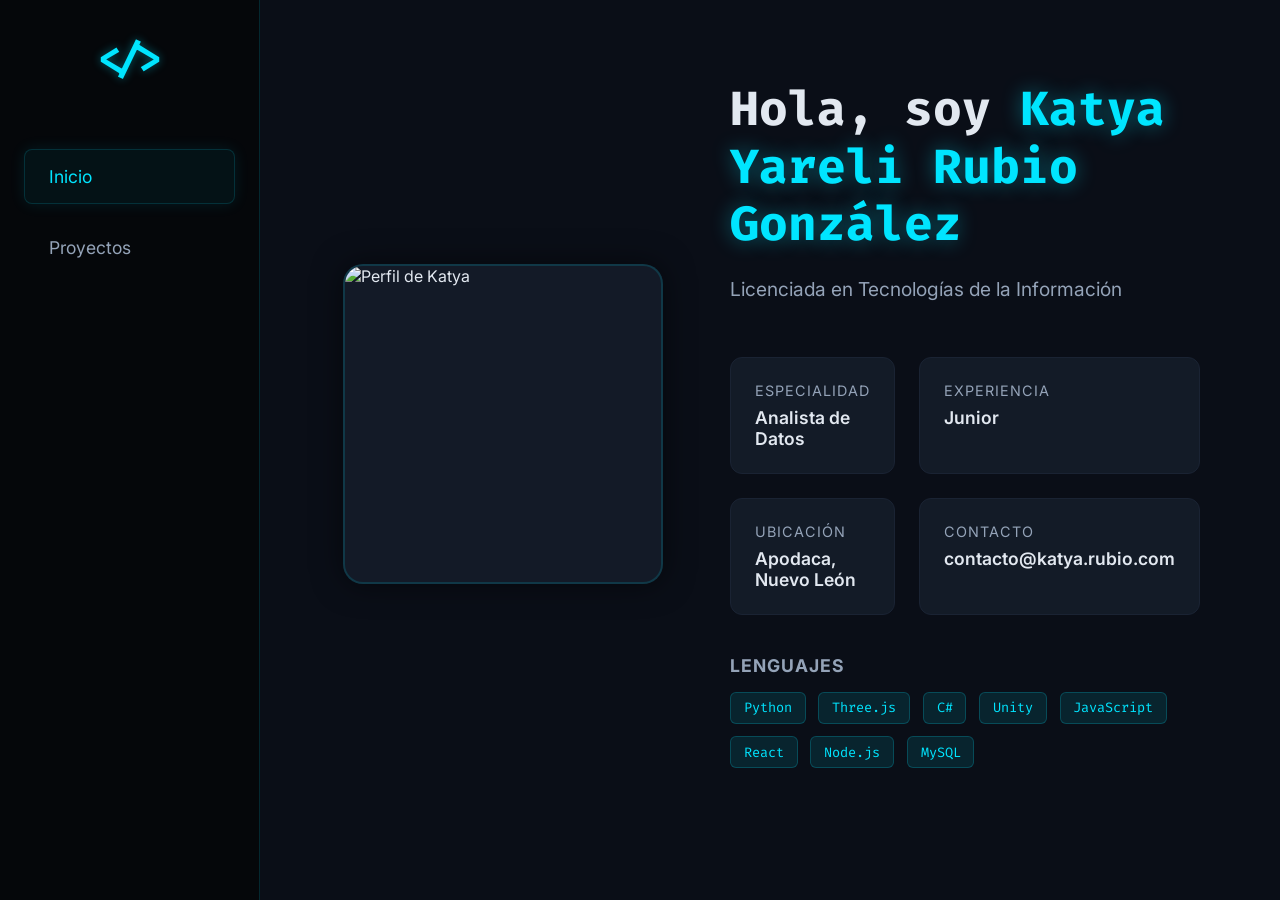
==== index.html @ 65fe4726 "1.0" ====
<!DOCTYPE html>
<html lang="es">

<head>
    <meta charset="UTF-8">
    <meta name="viewport" content="width=device-width, initial-scale=1.0">
    <title>Portafolio Personal</title>
    <link rel="stylesheet" href="styles.css">
    <link
        href="https://fonts.googleapis.com/css2?family=Fira+Code:wght@400;600&family=Inter:wght@300;400;600;700&display=swap"
        rel="stylesheet">
</head>

<body>
    <nav class="sidebar">
        <div class="logo">
            <span class="logo-text">&lt;/&gt;</span>
        </div>
        <ul class="nav-links">
            <li><a href="#about" class="active">Inicio</a></li>
            <li><a href="#projects">Proyectos</a></li>
        </ul>
    </nav>

    <main class="content">
        <section id="about" class="section active">
            <div class="about-container">
                <div class="photo-container">
                    <div class="profile-photo">
                        <img id="profileImage" src="fotos/Ilustración.png" alt="Perfil de Katya">
                    </div>
                </div>

                <div class="basic-info">
                    <h1>Hola, soy <span class="highlight">Katya Yareli Rubio González</span></h1>
                    <p class="subtitle">Licenciada en Tecnologías de la Información</p>

                    <div class="info-grid">
                        <div class="info-item">
                            <span class="label">Especialidad</span>
                            <span class="value">Analista de Datos</span>
                        </div>
                        <div class="info-item">
                            <span class="label">Experiencia</span>
                            <span class="value">Junior</span>
                        </div>
                        <div class="info-item">
                            <span class="label">Ubicación</span>
                            <span class="value">Apodaca, Nuevo León</span>
                        </div>
                        <div class="info-item">
                            <span class="label">Contacto</span>
                            <span class="value">contacto@katya.rubio.com</span>
                        </div>
                    </div>

                    <div class="skills-section">
                        <h2 class="skills-title">Lenguajes</h2>
                        <div class="tech-stack" id="autoSkills">
                            <!-- Los lenguajes se insertarán aquí dinámicamente -->
                        </div>
                    </div>
                </div>
            </div>
        </section>

        <section id="projects" class="section">
            <h2 class="section-title">Mis Proyectos</h2>
            <div class="projects-grid">
                <!-- Project 1 -->
                <article class="project-card">
                    <div class="project-content">
                        <h3>T-Note</h3>
                        <p>
                            Plataforma de aprendizaje con IA que convierte información en mapas interactivos 3D,
                            permitiendo explorar y conectar conocimiento de forma visual e inteligente.
                        </p>
                        <div class="project-gallery">
                            <img src="fotos/WhatsApp Image 2026-03-20 at 8.37.05 PM.jpeg" alt="Screenshot 1">
                        </div>
                        <div class="tech-stack">
                            <span class="tech-tag">Python</span>
                            <span class="tech-tag">Three.js</span>
                        </div>
                    </div>
                </article>

                <!-- Project 2 -->
                <article class="project-card">
                    <div class="project-content">
                        <h3>Selene y la Princesa del Hielo</h3>
                        <p>
                            Selene y la Princesa del Hielo, es un RPG de puzzles y
                            mazmorras donde cada decisión importa.
                        </p>

                        <div class="project-gallery">
                            <img src="fotos/mundo_4farol.png" alt="Selene y la princesa del hielo">
                        </div>
                        <div class="tech-stack">
                            <span class="tech-tag">C#</span>
                            <span class="tech-tag">Unity</span>
                        </div>
                    </div>
                </article>

                <!-- Project 3 -->
                <article class="project-card">
                    <div class="project-content">
                        <h3>Gestor de Almacenamiento</h3>
                        <p>Sistema diseñado para una empresa de jugos. Permite el seguimiento de productos, control
                            de entradas y salidas y gestión de inventario.</p>
                        <div class="project-gallery">
                            <img src="fotos/Joyba Cups in Air3.webp" alt="Gestor de Almacenamiento">
                        </div>
                        <div class="tech-stack">
                            <span class="tech-tag">JavaScript</span>
                            <span class="tech-tag">React</span>
                            <span class="tech-tag">Node.js</span>
                            <span class="tech-tag">MySQL</span>
                        </div>
                    </div>
                </article>

            </div>
        </section>
    </main>

    <script src="script.js"></script>
</body>

</html>
---- styles.css ----
:root {
    --bg-dark: #0a0e17;
    --bg-darker: #05070a;
    --primary: #00e5ff;
    --primary-glow: rgba(0, 229, 255, 0.4);
    --secondary: #1a2333;
    --text-main: #e2e8f0;
    --text-muted: #94a3b8;
    --card-bg: rgba(26, 35, 51, 0.6);
    --border-color: rgba(0, 229, 255, 0.15);
}

* {
    margin: 0;
    padding: 0;
    box-sizing: border-box;
}

body {
    font-family: 'Inter', sans-serif;
    background-color: var(--bg-dark);
    color: var(--text-main);
    display: flex;
    min-height: 100vh;
    overflow-x: hidden;
}

h1, h2, h3, .logo-text, .tech-tag {
    font-family: 'Fira Code', monospace;
}

/* Sidebar */
.sidebar {
    width: 260px;
    background-color: var(--bg-darker);
    border-right: 1px solid var(--border-color);
    padding: 2rem 0;
    position: fixed;
    height: 100vh;
    display: flex;
    flex-direction: column;
    z-index: 10;
}

.logo {
    text-align: center;
    margin-bottom: 4rem;
}

.logo-text {
    font-size: 2.5rem;
    color: var(--primary);
    text-shadow: 0 0 10px var(--primary-glow);
    font-weight: 700;
}

.nav-links {
    list-style: none;
    display: flex;
    flex-direction: column;
    gap: 1rem;
    padding: 0 1.5rem;
}

.nav-links a {
    text-decoration: none;
    color: var(--text-muted);
    font-size: 1.1rem;
    padding: 1rem 1.5rem;
    border-radius: 8px;
    display: block;
    transition: all 0.3s ease;
    border: 1px solid transparent;
}

.nav-links a:hover, .nav-links a.active {
    color: var(--primary);
    background-color: rgba(0, 229, 255, 0.05);
    border-color: var(--border-color);
    box-shadow: 0 0 15px rgba(0, 229, 255, 0.1);
}

/* Main Content */
.content {
    margin-left: 260px;
    flex: 1;
}

.section {
    min-height: 100vh;
    padding: 5rem;
    display: none;
    animation: fadeIn 0.5s ease;
}

.section.active {
    display: block;
}

@keyframes fadeIn {
    from { opacity: 0; transform: translateY(20px); }
    to { opacity: 1; transform: translateY(0); }
}

/* About Section */
.about-container {
    display: grid;
    grid-template-columns: 1fr 1fr;
    gap: 4rem;
    align-items: center;
    max-width: 1200px;
    margin: 0 auto;
    height: 100%;
}

.photo-container {
    display: flex;
    justify-content: center;
    align-items: center;
}

.profile-photo {
    width: 320px;
    height: 320px;
    border-radius: 20px;
    background: var(--card-bg);
    border: 2px solid var(--border-color);
    display: flex;
    justify-content: center;
    align-items: center;
    overflow: hidden;
    position: relative;
    transition: all 0.3s ease;
    box-shadow: 0 0 30px rgba(0, 0, 0, 0.5);
}

.profile-photo:hover {
    border-color: var(--primary);
    box-shadow: 0 0 30px var(--primary-glow);
}

#profileImage {
    width: 100%;
    height: 100%;
    object-fit: cover;
}

.basic-info {
    display: flex;
    flex-direction: column;
    gap: 1.5rem;
}

.basic-info h1 {
    font-size: 3rem;
    line-height: 1.2;
}

.highlight {
    color: var(--primary);
    text-shadow: 0 0 20px var(--primary-glow);
}

.subtitle {
    font-size: 1.2rem;
    color: var(--text-muted);
    margin-bottom: 2rem;
}

.info-grid {
    display: grid;
    grid-template-columns: 1fr 1fr;
    gap: 1.5rem;
}

.info-item {
    background: var(--card-bg);
    padding: 1.5rem;
    border-radius: 12px;
    border: 1px solid var(--secondary);
    transition: transform 0.3s ease, border-color 0.3s ease;
}

.info-item:hover {
    transform: translateY(-5px);
    border-color: var(--border-color);
}

.info-item .label {
    display: block;
    color: var(--text-muted);
    font-size: 0.9rem;
    margin-bottom: 0.5rem;
    text-transform: uppercase;
    letter-spacing: 1px;
}

.info-item .value {
    color: var(--text-main);
    font-weight: 600;
    font-size: 1.1rem;
}

.skills-section {
    margin-top: 1rem;
}

.skills-title {
    font-size: 1.1rem;
    color: var(--text-muted);
    margin-bottom: 1rem;
    text-transform: uppercase;
    letter-spacing: 1px;
    font-family: 'Inter', sans-serif;
}

/* Projects Section */
.section-title {
    font-size: 2.5rem;
    color: var(--primary);
    margin-bottom: 3rem;
    text-align: center;
    text-shadow: 0 0 15px var(--primary-glow);
}

.projects-grid {
    display: flex;
    flex-wrap: wrap;
    gap: 2rem;
    width: 100%;
    margin: 0 auto;
}

.project-card {
    flex: 1 1 320px;
    max-width: 100%;
    background: var(--card-bg);
    border-radius: 16px;
    padding: 2rem;
    border: 1px solid var(--secondary);
    transition: all 0.4s cubic-bezier(0.175, 0.885, 0.32, 1.275);
    position: relative;
    overflow: hidden;
}

.project-card::before {
    content: '';
    position: absolute;
    top: 0;
    left: 0;
    width: 100%;
    height: 4px;
    background: var(--primary);
    transform: scaleX(0);
    transform-origin: left;
    transition: transform 0.4s ease;
}

.project-card:hover {
    transform: translateY(-10px);
    border-color: var(--border-color);
    box-shadow: 0 10px 30px rgba(0, 0, 0, 0.5), 0 0 20px var(--primary-glow);
}

.project-card:hover::before {
    transform: scaleX(1);
}

.project-content h3 {
    font-size: 1.5rem;
    margin-bottom: 1rem;
    color: var(--text-main);
}

.project-content p {
    color: var(--text-muted);
    line-height: 1.6;
    margin-bottom: 1.5rem;
}

.project-gallery {
    display: flex;
    gap: 1rem;
    overflow-x: auto;
    padding-bottom: 0.8rem;
    margin-bottom: 1.5rem;
}

/* Scrollbar personalizado para la galería */
.project-gallery::-webkit-scrollbar {
    height: 6px;
}

.project-gallery::-webkit-scrollbar-track {
    background: rgba(0, 0, 0, 0.2);
    border-radius: 4px;
}

.project-gallery::-webkit-scrollbar-thumb {
    background: var(--primary);
    border-radius: 4px;
}

.project-gallery img {
    height: 140px;
    width: auto;
    object-fit: contain;
    border-radius: 6px;
    border: 1px solid var(--border-color);
    flex-shrink: 0;
    transition: transform 0.3s ease;
}

.project-gallery img:hover {
    transform: scale(1.02);
}

.tech-stack {
    display: flex;
    flex-wrap: wrap;
    gap: 0.8rem;
}

.tech-tag {
    background: rgba(0, 229, 255, 0.1);
    color: var(--primary);
    padding: 0.4rem 0.8rem;
    border-radius: 6px;
    font-size: 0.85rem;
    border: 1px solid rgba(0, 229, 255, 0.2);
}

/* Responsive constraints */
@media (max-width: 900px) {
    body {
        flex-direction: column;
    }

    .about-container {
        grid-template-columns: 1fr;
        gap: 3rem;
    }
    
    .sidebar {
        width: 100%;
        height: auto;
        position: sticky;
        top: 0;
        z-index: 100;
        flex-direction: row;
        justify-content: space-between;
        align-items: center;
        padding: 1rem 2rem;
        border-right: none;
        border-bottom: 1px solid var(--border-color);
        background-color: rgba(5, 7, 10, 0.95);
        backdrop-filter: blur(10px);
        -webkit-backdrop-filter: blur(10px);
    }
    
    .logo {
        margin-bottom: 0;
    }
    
    .nav-links {
        flex-direction: row;
        gap: 0.5rem;
    }
    
    .content {
        margin-left: 0;
    }
    
    .section {
        padding: 3rem 1.5rem;
        min-height: calc(100vh - 80px);
    }
}

@media (max-width: 600px) {
    .sidebar {
        flex-direction: column;
        padding: 1rem;
        gap: 1rem;
    }

    .logo-text {
        font-size: 2rem;
    }

    .nav-links {
        width: 100%;
        justify-content: center;
        flex-wrap: wrap;
    }

    .nav-links a {
        padding: 0.6rem 1.2rem;
        font-size: 1rem;
    }

    .profile-photo {
        width: 220px;
        height: 220px;
    }

    .basic-info h1 {
        font-size: 2rem;
    }

    .subtitle {
        font-size: 1rem;
    }

    .info-grid {
        grid-template-columns: 1fr;
        gap: 1rem;
    }

    .section-title {
        font-size: 1.8rem;
        margin-bottom: 2rem;
    }

    .project-card {
        padding: 1.5rem;
    }

    .project-gallery img {
        height: 120px;
    }

    .tech-tag {
        font-size: 0.8rem;
    }
}
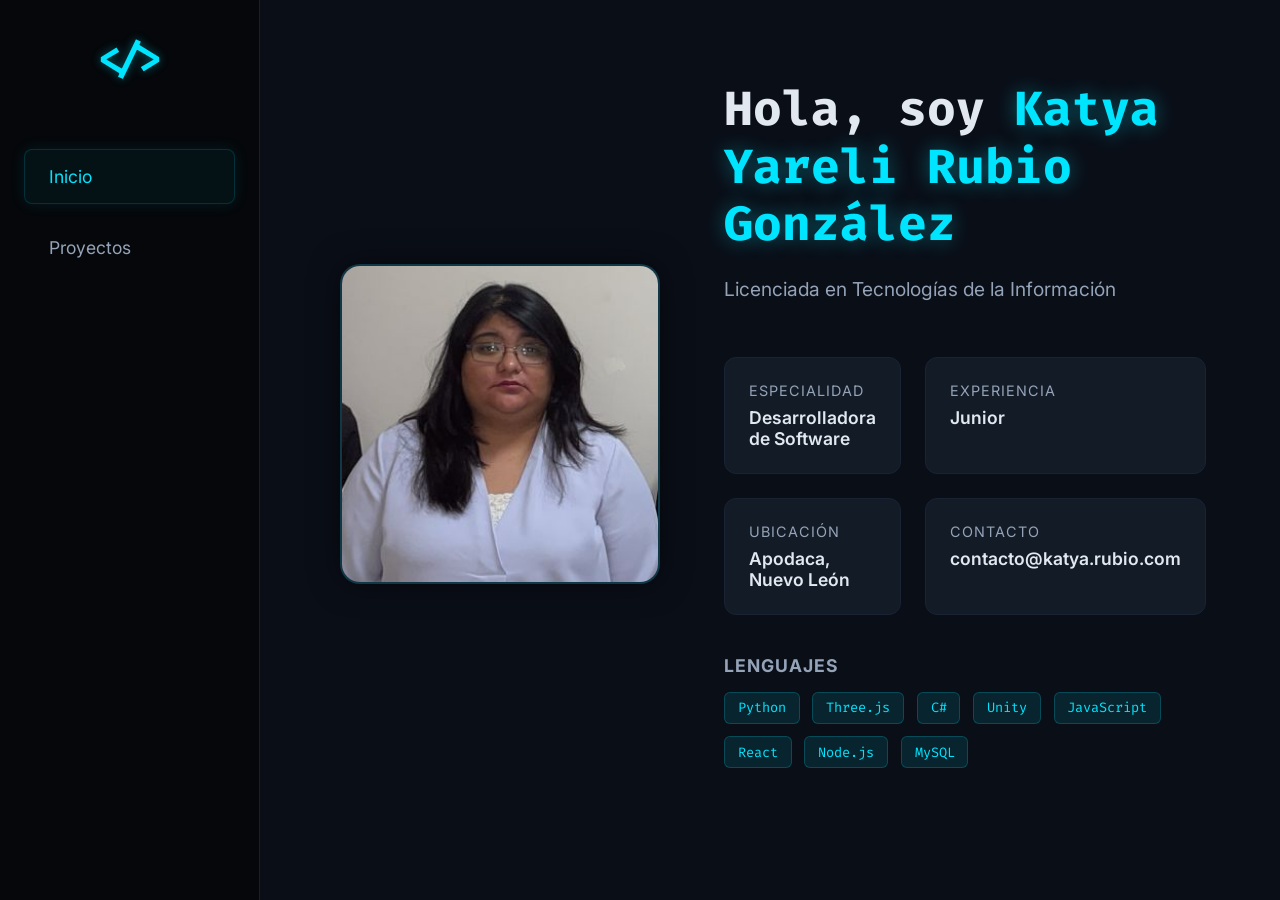
==== commit 627eec02: "Cambio de puesto" ====
--- a/index.html
+++ b/index.html
@@ -38,7 +38,7 @@
                     <div class="info-grid">
                         <div class="info-item">
                             <span class="label">Especialidad</span>
-                            <span class="value">Analista de Datos</span>
+                            <span class="value">Desarrolladora de Software</span>
                         </div>
                         <div class="info-item">
                             <span class="label">Experiencia</span>
@@ -129,4 +129,4 @@
     <script src="script.js"></script>
 </body>
 
-</html>+</html>
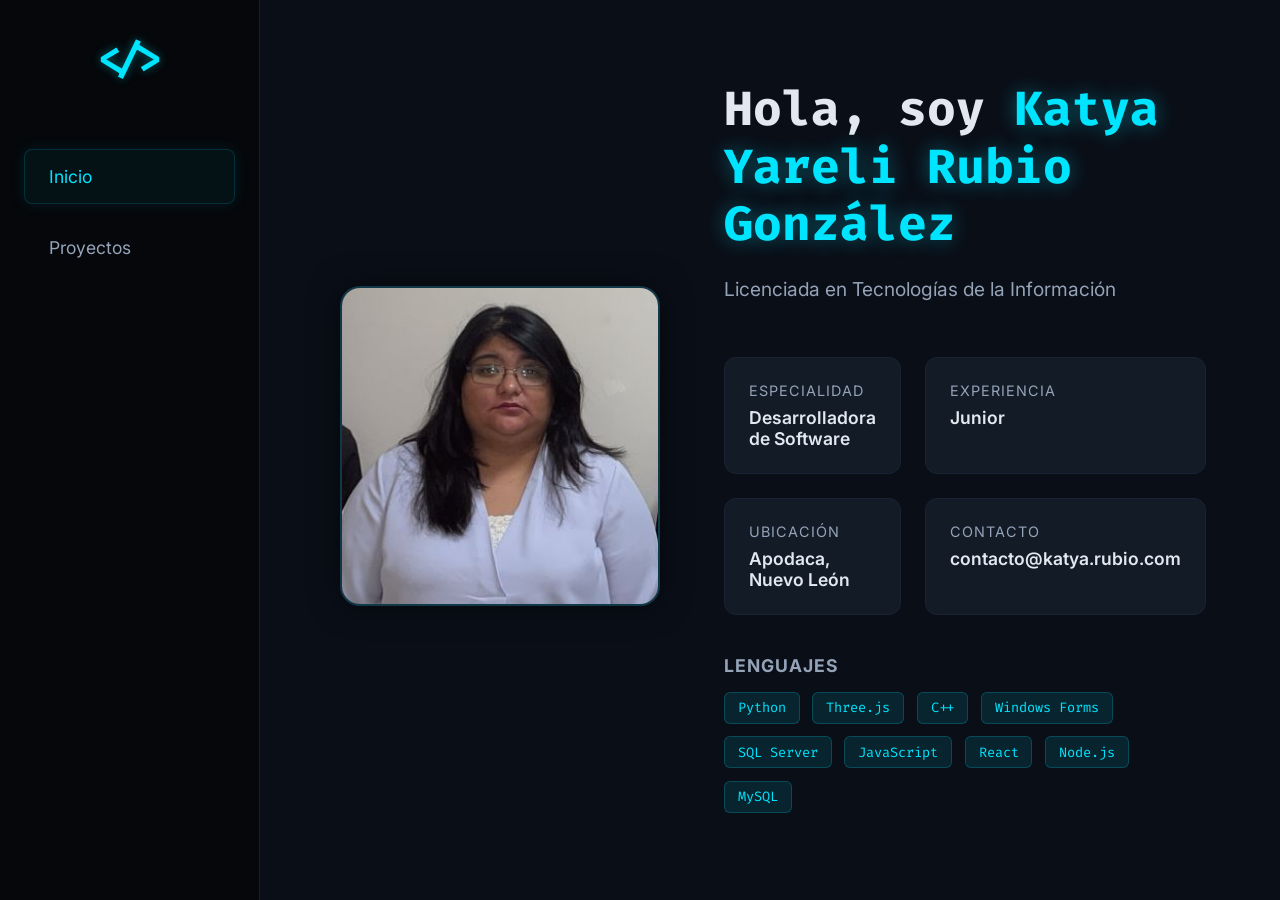
==== commit 68442262: "actu de proyectos" ====
--- a/index.html
+++ b/index.html
@@ -88,18 +88,21 @@
                 <!-- Project 2 -->
                 <article class="project-card">
                     <div class="project-content">
-                        <h3>Selene y la Princesa del Hielo</h3>
+                        <h3>Gestión de Citas Veterinarias</h3>
                         <p>
-                            Selene y la Princesa del Hielo, es un RPG de puzzles y
-                            mazmorras donde cada decisión importa.
+                            Aplicación de escritorio desarrollada en C++ con Windows Forms para la administración de citas en una clínica veterinaria.
+                            Permite registrar mascotas y propietarios, agendar consultas, llevar control de historiales médicos y gestionar la disponibilidad de horarios.
+                            Incluye validaciones para evitar conflictos de citas y mejorar la atención al cliente.
                         </p>
-
+                
                         <div class="project-gallery">
-                            <img src="fotos/mundo_4farol.png" alt="Selene y la princesa del hielo">
+                            <img src="fotos/veterinaria-citas.webp" alt="Sistema de Citas Veterinarias">
                         </div>
+                
                         <div class="tech-stack">
-                            <span class="tech-tag">C#</span>
-                            <span class="tech-tag">Unity</span>
+                            <span class="tech-tag">C++</span>
+                            <span class="tech-tag">Windows Forms</span>
+                            <span class="tech-tag">SQL Server</span>
                         </div>
                     </div>
                 </article>
@@ -107,12 +110,17 @@
                 <!-- Project 3 -->
                 <article class="project-card">
                     <div class="project-content">
-                        <h3>Gestor de Almacenamiento</h3>
-                        <p>Sistema diseñado para una empresa de jugos. Permite el seguimiento de productos, control
-                            de entradas y salidas y gestión de inventario.</p>
+                        <h3>ERP para Tornillería</h3>
+                        <p>
+                            Sistema integral diseñado para la gestión de una tornillería. Permite el control de inventario por tipo, medida y material,
+                            seguimiento de ventas, gestión de proveedores y control de entradas y salidas de productos.
+                            Incluye reportes en tiempo real para la toma de decisiones.
+                        </p>
+                
                         <div class="project-gallery">
-                            <img src="fotos/Joyba Cups in Air3.webp" alt="Gestor de Almacenamiento">
+                            <img src="fotos/tornilleria-inventario.webp" alt="ERP Tornillería">
                         </div>
+                
                         <div class="tech-stack">
                             <span class="tech-tag">JavaScript</span>
                             <span class="tech-tag">React</span>
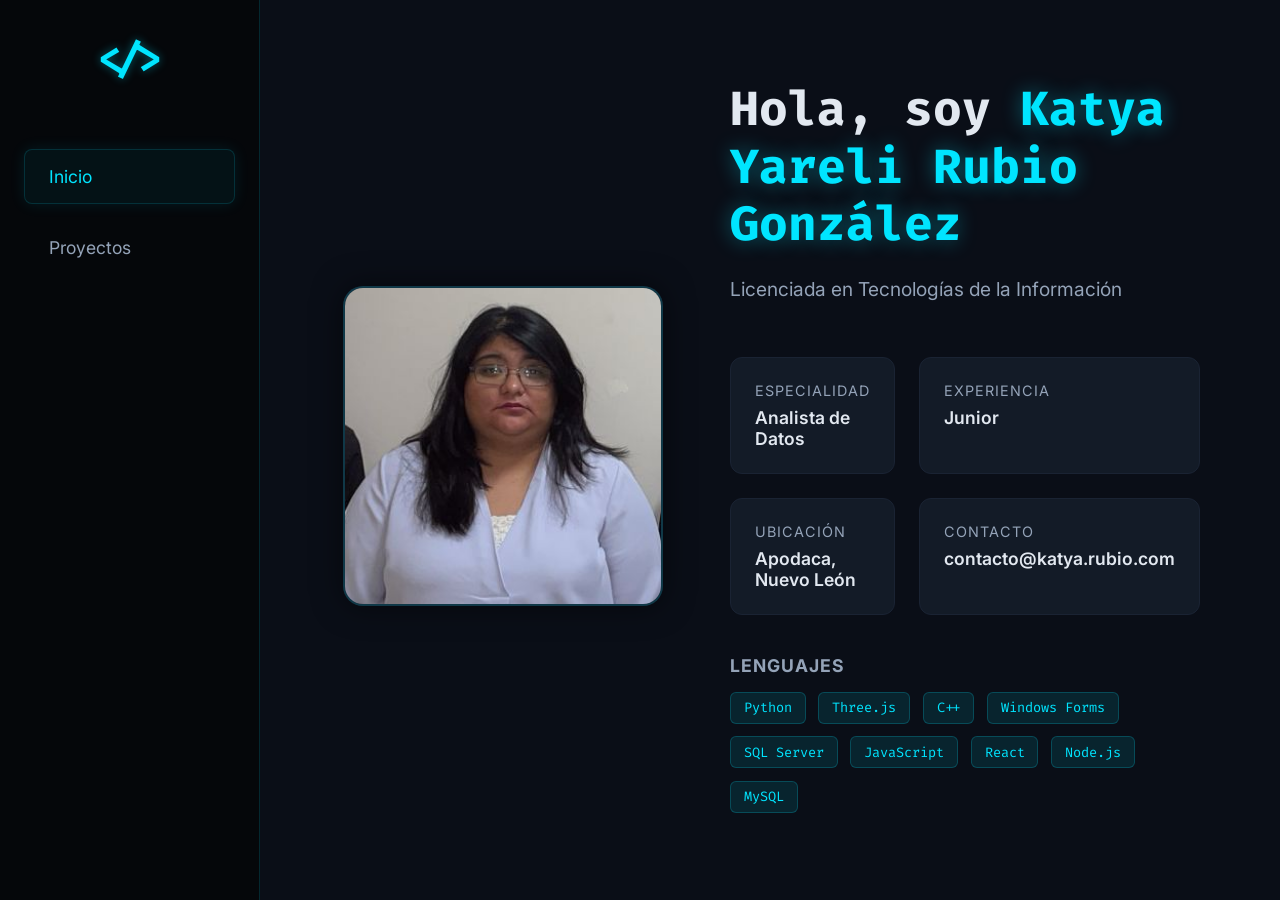
==== commit 28b75a35: "Update image sources to new directory structure" ====
--- a/index.html
+++ b/index.html
@@ -27,7 +27,7 @@
             <div class="about-container">
                 <div class="photo-container">
                     <div class="profile-photo">
-                        <img id="profileImage" src="fotos/Ilustración.png" alt="Perfil de Katya">
+                        <img id="profileImage" src="images/Ilustración.png" alt="Perfil de Katya">
                     </div>
                 </div>
 
@@ -38,7 +38,7 @@
                     <div class="info-grid">
                         <div class="info-item">
                             <span class="label">Especialidad</span>
-                            <span class="value">Desarrolladora de Software</span>
+                            <span class="value">Analista de Datos</span>
                         </div>
                         <div class="info-item">
                             <span class="label">Experiencia</span>
@@ -82,6 +82,14 @@
                             <span class="tech-tag">Python</span>
                             <span class="tech-tag">Three.js</span>
                         </div>
+                        <div class="project-details">
+                            <h4>Características principales:</h4>
+                            <ul>
+                                <li>Generación automática de mapas interactivos 3D.</li>
+                                <li>Integración con algoritmos de procesamiento de lenguaje natural.</li>
+                                <li>Visualización fluida e interactiva de conceptos complejos.</li>
+                            </ul>
+                        </div>
                     </div>
                 </article>
 
@@ -96,13 +104,21 @@
                         </p>
                 
                         <div class="project-gallery">
-                            <img src="fotos/veterinaria-citas.webp" alt="Sistema de Citas Veterinarias">
+                            <img src="images/Citas.png" alt="Sistema de Citas Veterinarias">
                         </div>
                 
                         <div class="tech-stack">
                             <span class="tech-tag">C++</span>
                             <span class="tech-tag">Windows Forms</span>
                             <span class="tech-tag">SQL Server</span>
+                        </div>
+                        <div class="project-details">
+                            <h4>Características principales:</h4>
+                            <ul>
+                                <li>Registro de mascotas, propietarios e historiales médicos.</li>
+                                <li>Agenda de consultas y control de disponibilidad de horarios.</li>
+                                <li>Validaciones automáticas para evitar conflictos o doble cita.</li>
+                            </ul>
                         </div>
                     </div>
                 </article>
@@ -118,7 +134,7 @@
                         </p>
                 
                         <div class="project-gallery">
-                            <img src="fotos/tornilleria-inventario.webp" alt="ERP Tornillería">
+                            <img src="images/ERP.png" alt="ERP Tornillería">
                         </div>
                 
                         <div class="tech-stack">
@@ -126,6 +142,14 @@
                             <span class="tech-tag">React</span>
                             <span class="tech-tag">Node.js</span>
                             <span class="tech-tag">MySQL</span>
+                        </div>
+                        <div class="project-details">
+                            <h4>Características principales:</h4>
+                            <ul>
+                                <li>Control de inventario detallado por tipo, medida y material.</li>
+                                <li>Gestión de compras, ventas y de proveedores a gran escala.</li>
+                                <li>Reportes en tiempo real para el control de entradas y salidas.</li>
+                            </ul>
                         </div>
                     </div>
                 </article>
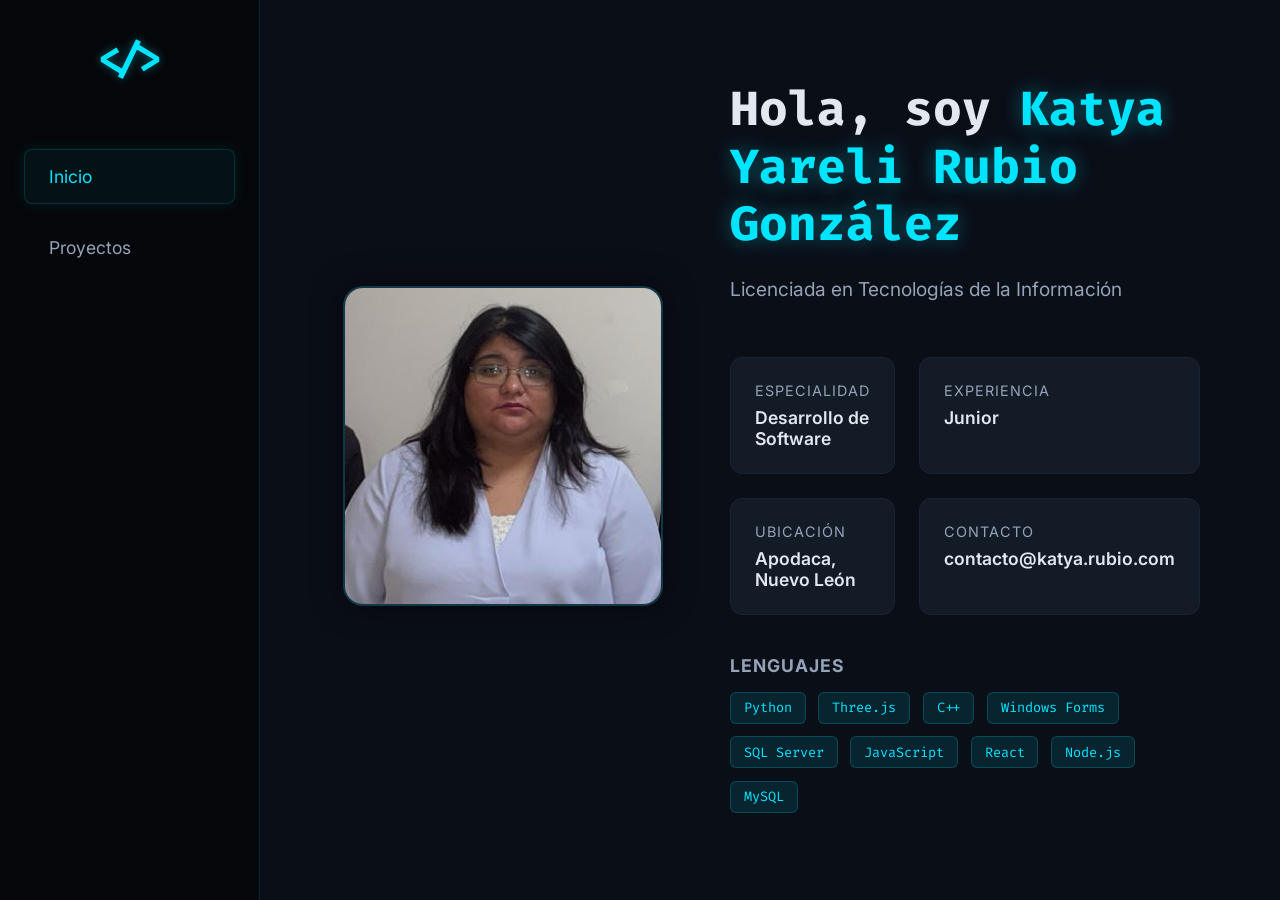
==== commit 8123a049: "Pagina 2.0" ====
--- a/index.html
+++ b/index.html
@@ -27,7 +27,7 @@
             <div class="about-container">
                 <div class="photo-container">
                     <div class="profile-photo">
-                        <img id="profileImage" src="images/Ilustración.png" alt="Perfil de Katya">
+                        <img id="profileImage" src="fotos/Ilustración.png" alt="Perfil de Katya">
                     </div>
                 </div>
 
@@ -38,7 +38,7 @@
                     <div class="info-grid">
                         <div class="info-item">
                             <span class="label">Especialidad</span>
-                            <span class="value">Analista de Datos</span>
+                            <span class="value">Desarrollo de Software</span>
                         </div>
                         <div class="info-item">
                             <span class="label">Experiencia</span>
@@ -82,14 +82,7 @@
                             <span class="tech-tag">Python</span>
                             <span class="tech-tag">Three.js</span>
                         </div>
-                        <div class="project-details">
-                            <h4>Características principales:</h4>
-                            <ul>
-                                <li>Generación automática de mapas interactivos 3D.</li>
-                                <li>Integración con algoritmos de procesamiento de lenguaje natural.</li>
-                                <li>Visualización fluida e interactiva de conceptos complejos.</li>
-                            </ul>
-                        </div>
+                        <a href="proyecto-tnote.html" class="btn-details">Más detalles</a>
                     </div>
                 </article>
 
@@ -98,28 +91,23 @@
                     <div class="project-content">
                         <h3>Gestión de Citas Veterinarias</h3>
                         <p>
-                            Aplicación de escritorio desarrollada en C++ con Windows Forms para la administración de citas en una clínica veterinaria.
-                            Permite registrar mascotas y propietarios, agendar consultas, llevar control de historiales médicos y gestionar la disponibilidad de horarios.
+                            Aplicación de escritorio desarrollada en C++ con Windows Forms para la administración de
+                            citas en una clínica veterinaria.
+                            Permite registrar mascotas y propietarios, agendar consultas, llevar control de historiales
+                            médicos y gestionar la disponibilidad de horarios.
                             Incluye validaciones para evitar conflictos de citas y mejorar la atención al cliente.
                         </p>
-                
+
                         <div class="project-gallery">
-                            <img src="images/Citas.png" alt="Sistema de Citas Veterinarias">
+                            <img src="fotos/CITAS.png" alt="Sistema de Citas Veterinarias">
                         </div>
-                
+
                         <div class="tech-stack">
                             <span class="tech-tag">C++</span>
                             <span class="tech-tag">Windows Forms</span>
                             <span class="tech-tag">SQL Server</span>
                         </div>
-                        <div class="project-details">
-                            <h4>Características principales:</h4>
-                            <ul>
-                                <li>Registro de mascotas, propietarios e historiales médicos.</li>
-                                <li>Agenda de consultas y control de disponibilidad de horarios.</li>
-                                <li>Validaciones automáticas para evitar conflictos o doble cita.</li>
-                            </ul>
-                        </div>
+                        <a href="proyecto-veterinaria.html" class="btn-details">Más detalles</a>
                     </div>
                 </article>
 
@@ -128,29 +116,23 @@
                     <div class="project-content">
                         <h3>ERP para Tornillería</h3>
                         <p>
-                            Sistema integral diseñado para la gestión de una tornillería. Permite el control de inventario por tipo, medida y material,
+                            Sistema integral diseñado para la gestión de una tornillería. Permite el control de
+                            inventario por tipo, medida y material,
                             seguimiento de ventas, gestión de proveedores y control de entradas y salidas de productos.
                             Incluye reportes en tiempo real para la toma de decisiones.
                         </p>
-                
+
                         <div class="project-gallery">
-                            <img src="images/ERP.png" alt="ERP Tornillería">
+                            <img src="fotos/ERP.png" alt="ERP Tornillería">
                         </div>
-                
+
                         <div class="tech-stack">
                             <span class="tech-tag">JavaScript</span>
                             <span class="tech-tag">React</span>
                             <span class="tech-tag">Node.js</span>
                             <span class="tech-tag">MySQL</span>
                         </div>
-                        <div class="project-details">
-                            <h4>Características principales:</h4>
-                            <ul>
-                                <li>Control de inventario detallado por tipo, medida y material.</li>
-                                <li>Gestión de compras, ventas y de proveedores a gran escala.</li>
-                                <li>Reportes en tiempo real para el control de entradas y salidas.</li>
-                            </ul>
-                        </div>
+                        <a href="proyecto-tornilleria.html" class="btn-details">Más detalles</a>
                     </div>
                 </article>
 
@@ -161,4 +143,4 @@
     <script src="script.js"></script>
 </body>
 
-</html>
+</html>
--- a/styles.css
+++ b/styles.css
@@ -229,6 +229,7 @@
     gap: 2rem;
     width: 100%;
     margin: 0 auto;
+    align-items: flex-start;
 }
 
 .project-card {
@@ -264,6 +265,27 @@
 
 .project-card:hover::before {
     transform: scaleX(1);
+}
+
+.btn-details {
+    display: inline-block;
+    margin-top: 1.5rem;
+    padding: 0.6rem 1.2rem;
+    background-color: transparent;
+    color: var(--primary);
+    border: 1px solid var(--primary);
+    border-radius: 6px;
+    text-decoration: none;
+    font-size: 0.9rem;
+    transition: all 0.3s ease;
+    font-family: 'Fira Code', monospace;
+    text-align: center;
+}
+
+.btn-details:hover {
+    background-color: rgba(0, 229, 255, 0.1);
+    box-shadow: 0 0 10px rgba(0, 229, 255, 0.2);
+    transform: translateY(-2px);
 }
 
 .project-content h3 {
